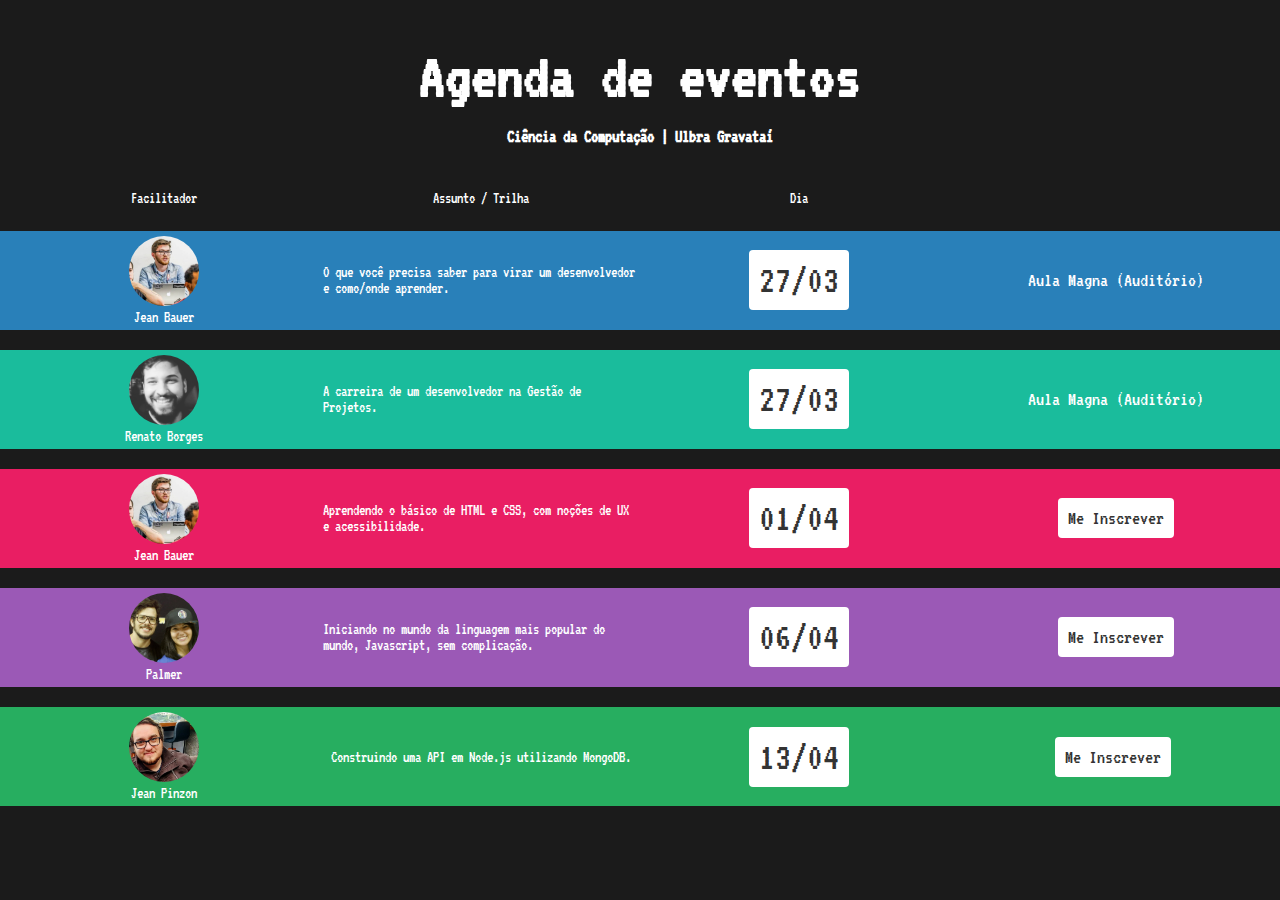
==== index.html @ 8ed50363 "fixed favico" ====
<!DOCTYPE html>
<html>
  <head>
    <meta charset="utf-8">
    <title>CC Ulbra</title>
    <meta name="viewport" content="width=device-width, initial-scale=1.0">
    <link rel="stylesheet" href="./eventosUlbra/style.css">
    <link rel="shortcut icon" href="./eventosUlbra/favicon.ico" type="image/x-icon">
    <link rel="icon" href="./eventosUlbra/favicon.ico" type="image/x-icon">
    <link href="https://fonts.googleapis.com/css?family=VT323" rel="stylesheet">
  </head>
  <body>

    <header class="title">
      <h1>Agenda de eventos</h1>
      <h3>Ciência da Computação | Ulbra Gravataí</h3>
    </header>

    <main>
      <div class="header-container">
        <div class="header"><span></span>Facilitador</div>
        <div class="header"><span></span>Assunto / Trilha</div>
        <div class="header"><span></span>Dia</div>
        <div class="header"></div>
      </div>

      <div class="header-container belize">
        <div class="header">
          <div class="header-name">
            <img src="./eventosUlbra/hackers/jeanbauer.jpg" alt="" />
            <p>Jean Bauer</p>
          </div>
        </div>
        <div class="header">O que você precisa saber para virar um desenvolvedor e como/onde aprender.</div>
        <div class="header">
          <div class="date"><span>27/03</span></div>
        </div>
        <div class="header">
          <div class="enroll"><span>Aula Magna (Auditório)</span></div>
        </div>
      </div>

      <div class="header-container turquoise">
        <div class="header">
          <div class="header-name">
            <img src="./eventosUlbra/hackers/renatoborges.jpg" alt="" />
            <p>Renato Borges</p>
          </div>
        </div>
        <div class="header">A carreira de um desenvolvedor na Gestão de Projetos.</div>
        <div class="header">
          <div class="date"><span>27/03</span></div>
        </div>
        <div class="header">
          <div class="enroll"><span>Aula Magna (Auditório)</span></div>
        </div>
      </div>

      <div class="header-container alizarin">
        <div class="header">
          <div class="header-name">
            <img src="./eventosUlbra/hackers/jeanbauer.jpg" alt="" />
            <p>Jean Bauer</p>
          </div>
        </div>
        <div class="header">Aprendendo o básico de HTML e CSS, com noções de UX e acessibilidade.</div>
        <div class="header">
          <div class="date"><span>01/04</span></div>
        </div>
        <div class="header">
          <div class="date enroll"><span>Me Inscrever</span></div>
        </div>
      </div>

      <div class="header-container amethyst">
        <div class="header">
          <div class="header-name">
            <img src="./eventosUlbra/hackers/palmer.jpg" alt="" />
            <p>Palmer</p>
          </div>
        </div>
        <div class="header">Iniciando no mundo da linguagem mais popular do mundo, Javascript, sem complicação.</div>
        <div class="header">
          <div class="date"><span>06/04</span></div>
        </div>
        <div class="header">
          <div class="date enroll"><span>Me Inscrever</span></div>
        </div>
      </div>

      <div class="header-container nephritis">
        <div class="header">
          <div class="header-name">
            <img src="./eventosUlbra/hackers/jeanpinzon.jpg" alt="" />
            <p>Jean Pinzon</p>
          </div>
        </div>
        <div class="header">
          Construindo uma API em Node.js utilizando MongoDB.
        </div>
        <div class="header">
          <div class="date"><span>13/04</span></div>
        </div>
        <div class="header">
          <div class="date enroll"><span>Me Inscrever</span></div>&nbsp;
        </div>
      </div>
    </main>
    <script>
      const show = (() => {
        var ok = false;
        return () => {
          if (ok) {
            return false;
          }
          ok = true;
          ['api-nodejs-mongodb.html', 'html-e-css.html', 'javascript.html']
          .map(link => {
            const path = '/cursos/';
            const e = document.createElement('a');
            e.setAttribute('href', path + link);
            e.appendChild(document.createTextNode(link));
            e.style.display = 'block';
            e.style.padding = '40px';
            e.style.color = '#fff';
            e.style.textAlign = 'center';
            return e;
          })
          .reduce((acc, curr) => {
            acc.appendChild(curr);
            return acc;
          }, document.body);
        }
      })();
    </script>
  </body>
</html>
---- eventosUlbra/style.css ----
body {
  background: #1b1b1b;
  font-family: 'VT323', monospace;
  color: #FFF;
  margin: 0;
  padding: 0;
}

*, :after, :before {
  box-sizing: border-box;
}

img {
  border-radius: 50%;
  width: 70px;
}

h1 {
  font-size: 65px;
  margin-bottom: 0;
  padding: 0;
}

.title {
  display: flex;
  justify-content: center;
  flex-direction: column;
  align-items: center;
  margin-bottom: 20px;
}

.schedule {
  display: flex;
  justify-content: center;
  align-items: center;
}

.lesson {
  padding: 10px;
  border-radius: 4px;
  display: flex;
  justify-content: flex-start;
  align-items: center;
}

.more-about {
  margin: 0 30px;
}

.red {
  border: 1px solid #c0392b;
  color: #FFF;
  background: #e74c3c;
}

.date {
  display: flex;
  align-content: center;
  justify-content: center;
  background: #FFF;
  color: #333;
  border-radius: 4px;
  padding: 10px;
  font-size: 40px;
}

.enroll {
  font-size: 20px;
  cursor: pointer;
}

.enroll:hover {
  background: #e2e2e2;
}

.header-container {
  display: flex;
  margin-top: 20px;
  padding: 5px;
}

.header {
  width: 25%;
  display: flex;
  align-items: center;
  justify-content: center;
}

.header-name {
  flex-direction: column;
  text-align: center;
}

.header-name p {
  margin: 0;
}

.alizarin { background: #E91E63; }

.amethyst { background: #9b59b6; }

.nephritis { background: #27ae60; }

.turquoise { background: #1abc9c; }

.belize { background: #2980b9; }
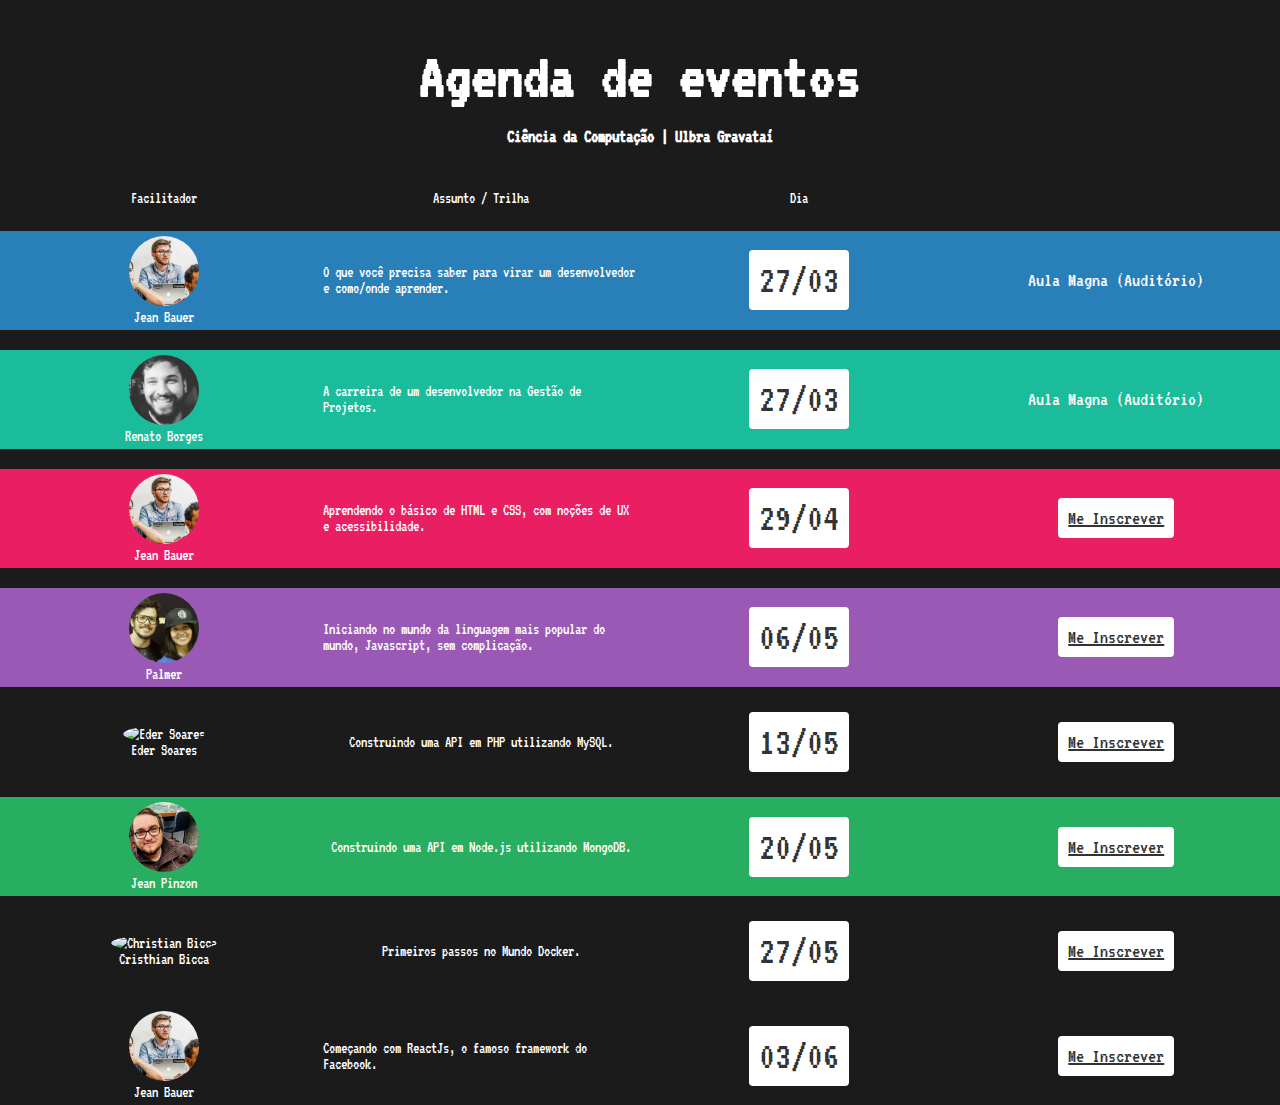
==== commit 50c5c18e: "Eder nao tem acento" ====
--- a/index.html
+++ b/index.html
@@ -65,10 +65,10 @@
         </div>
         <div class="header">Aprendendo o básico de HTML e CSS, com noções de UX e acessibilidade.</div>
         <div class="header">
-          <div class="date"><span>01/04</span></div>
+          <div class="date"><span>29/04</span></div>
         </div>
         <div class="header">
-          <div class="date enroll"><span>Me Inscrever</span></div>
+          <a href="./cursos/html-e-css.html" class="date enroll"><span>Me Inscrever</span></a>
         </div>
       </div>
 
@@ -81,10 +81,26 @@
         </div>
         <div class="header">Iniciando no mundo da linguagem mais popular do mundo, Javascript, sem complicação.</div>
         <div class="header">
-          <div class="date"><span>06/04</span></div>
+          <div class="date"><span>06/05</span></div>
         </div>
         <div class="header">
-          <div class="date enroll"><span>Me Inscrever</span></div>
+          <a href="./cursos/javascript.html" class="date enroll"><span>Me Inscrever</span></a>
+        </div>
+      </div>
+
+      <div class="header-container orange">
+        <div class="header">
+          <div class="header-name">
+            <img src="./eventosUlbra/hackers/edersoares.jpg" alt="Eder Soares" />
+            <p>Eder Soares</p>
+          </div>
+        </div>
+        <div class="header">Construindo uma API em PHP utilizando MySQL.</div>
+        <div class="header">
+          <div class="date"><span>13/05</span></div>
+        </div>
+        <div class="header">
+          <a href="./cursos/php-e-mysql.html" class="date enroll"><span>Me Inscrever</span></a>
         </div>
       </div>
 
@@ -99,39 +115,72 @@
           Construindo uma API em Node.js utilizando MongoDB.
         </div>
         <div class="header">
-          <div class="date"><span>13/04</span></div>
+          <div class="date"><span>20/05</span></div>
         </div>
         <div class="header">
-          <div class="date enroll"><span>Me Inscrever</span></div>&nbsp;
+          <a href="./cursos/nodejs-e-mongodb.html" class="date enroll"><span>Me Inscrever</span></a>
         </div>
       </div>
+
+      <div class="header-container blue">
+        <div class="header">
+          <div class="header-name">
+            <img src="./eventosUlbra/hackers/cristhianbicca.jpg" alt="Christian Bicca" />
+            <p>Cristhian Bicca</p>
+          </div>
+        </div>
+        <div class="header">Primeiros passos no Mundo Docker.</div>
+        <div class="header">
+          <div class="date"><span>27/05</span></div>
+        </div>
+        <div class="header">
+          <a href="./cursos/docker.html" class="date enroll"><span>Me Inscrever</span></a>
+        </div>
+      </div>
+
+      <div class="header-container react">
+        <div class="header">
+          <div class="header-name">
+            <img src="./eventosUlbra/hackers/jeanbauer.jpg" alt="" />
+            <p>Jean Bauer</p>
+          </div>
+        </div>
+        <div class="header">Começando com ReactJs, o famoso framework do Facebook.</div>
+        <div class="header">
+          <div class="date"><span>03/06</span></div>
+        </div>
+        <div class="header">
+          <a href="./cursos/reactjs.html" class="date enroll"><span>Me Inscrever</span></a>
+        </div>
+      </div>
+
     </main>
     <script>
-      const show = (() => {
-        var ok = false;
-        return () => {
-          if (ok) {
-            return false;
-          }
-          ok = true;
-          ['api-nodejs-mongodb.html', 'html-e-css.html', 'javascript.html']
-          .map(link => {
-            const path = '/cursos/';
-            const e = document.createElement('a');
-            e.setAttribute('href', path + link);
-            e.appendChild(document.createTextNode(link));
-            e.style.display = 'block';
-            e.style.padding = '40px';
-            e.style.color = '#fff';
-            e.style.textAlign = 'center';
-            return e;
-          })
-          .reduce((acc, curr) => {
-            acc.appendChild(curr);
-            return acc;
-          }, document.body);
-        }
-      })();
+      // const show = (() => {
+      //   var ok = false;
+      //   return () => {
+      //     if (ok) {
+      //       return false;
+      //     }
+      //     ok = true;
+      //     ['api-nodejs-mongodb.html', 'html-e-css.html', 'javascript.html']
+      //     .map(link => {
+      //       const path = '/cursos/';
+      //       const e = document.createElement('a');
+      //       e.setAttribute('href', path + link);
+      //       e.appendChild(document.createTextNode(link));
+      //       e.style.display = 'block';
+      //       e.style.padding = '40px';
+      //       e.style.color = '#fff';
+      //       e.style.textAlign = 'center';
+      //       return e;
+      //     })
+      //     .reduce((acc, curr) => {
+      //       acc.appendChild(curr);
+      //       return acc;
+      //     }, document.body);
+      //   }
+      // })();
     </script>
   </body>
 </html>
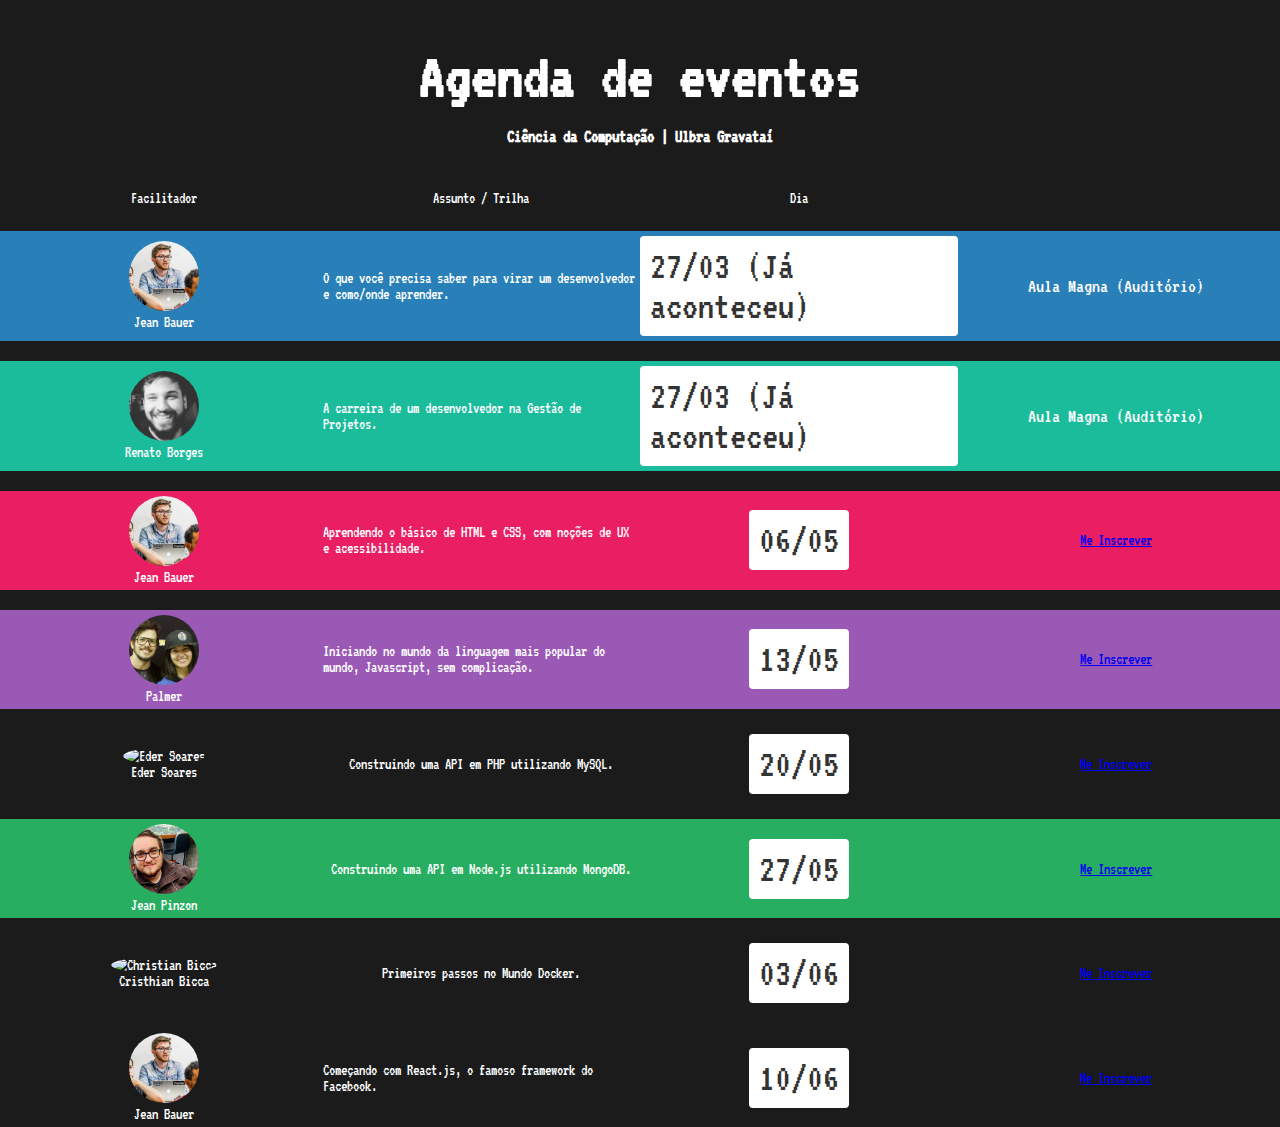
==== commit 1177d167: "Apontando para as url's de inscrição" ====
--- a/index.html
+++ b/index.html
@@ -3,7 +3,7 @@
   <head>
     <meta charset="utf-8">
     <title>CC Ulbra</title>
-    <meta name="viewport" content="width=device-width, initial-scale=1.0">
+    <meta name="viewport" content="width=device-width, initial-scale=1" />
     <link rel="stylesheet" href="./eventosUlbra/style.css">
     <link rel="shortcut icon" href="./eventosUlbra/favicon.ico" type="image/x-icon">
     <link rel="icon" href="./eventosUlbra/favicon.ico" type="image/x-icon">
@@ -17,7 +17,7 @@
     </header>
 
     <main>
-      <div class="header-container">
+      <div class="header-container header-title">
         <div class="header"><span></span>Facilitador</div>
         <div class="header"><span></span>Assunto / Trilha</div>
         <div class="header"><span></span>Dia</div>
@@ -25,132 +25,132 @@
       </div>
 
       <div class="header-container belize">
-        <div class="header">
+        <div class="header h-name">
           <div class="header-name">
             <img src="./eventosUlbra/hackers/jeanbauer.jpg" alt="" />
             <p>Jean Bauer</p>
           </div>
         </div>
-        <div class="header">O que você precisa saber para virar um desenvolvedor e como/onde aprender.</div>
+        <div class="header h-description">O que você precisa saber para virar um desenvolvedor e como/onde aprender.</div>
         <div class="header">
-          <div class="date"><span>27/03</span></div>
+          <div class="date"><span>27/03 (Já aconteceu)</span></div>
         </div>
-        <div class="header">
+        <div class="header h-action">
           <div class="enroll"><span>Aula Magna (Auditório)</span></div>
         </div>
       </div>
 
       <div class="header-container turquoise">
-        <div class="header">
+        <div class="header h-name">
           <div class="header-name">
             <img src="./eventosUlbra/hackers/renatoborges.jpg" alt="" />
             <p>Renato Borges</p>
           </div>
         </div>
-        <div class="header">A carreira de um desenvolvedor na Gestão de Projetos.</div>
+        <div class="header h-description">A carreira de um desenvolvedor na Gestão de Projetos.</div>
         <div class="header">
-          <div class="date"><span>27/03</span></div>
+          <div class="date"><span>27/03 (Já aconteceu)</span></div>
         </div>
-        <div class="header">
+        <div class="header h-action">
           <div class="enroll"><span>Aula Magna (Auditório)</span></div>
         </div>
       </div>
 
       <div class="header-container alizarin">
-        <div class="header">
+        <div class="header h-name">
           <div class="header-name">
             <img src="./eventosUlbra/hackers/jeanbauer.jpg" alt="" />
             <p>Jean Bauer</p>
           </div>
         </div>
-        <div class="header">Aprendendo o básico de HTML e CSS, com noções de UX e acessibilidade.</div>
+        <div class="header h-description">Aprendendo o básico de HTML e CSS, com noções de UX e acessibilidade.</div>
         <div class="header">
-          <div class="date"><span>29/04</span></div>
+          <div class="date"><span>06/05</span></div>
         </div>
-        <div class="header">
-          <a href="./cursos/html-e-css.html" class="date enroll"><span>Me Inscrever</span></a>
+        <div class="header h-action">
+          <a href="https://docs.google.com/forms/d/e/1FAIpQLScJC_x6fPAxlBv_FBBIURaxmfrwYzqh7we6wglBnyAmEq9pNA/viewform" class="btn"><span>Me Inscrever</span></a>
         </div>
       </div>
 
       <div class="header-container amethyst">
-        <div class="header">
+        <div class="header h-name">
           <div class="header-name">
             <img src="./eventosUlbra/hackers/palmer.jpg" alt="" />
             <p>Palmer</p>
           </div>
         </div>
-        <div class="header">Iniciando no mundo da linguagem mais popular do mundo, Javascript, sem complicação.</div>
+        <div class="header h-description">Iniciando no mundo da linguagem mais popular do mundo, Javascript, sem complicação.</div>
         <div class="header">
-          <div class="date"><span>06/05</span></div>
+          <div class="date"><span>13/05</span></div>
         </div>
-        <div class="header">
-          <a href="./cursos/javascript.html" class="date enroll"><span>Me Inscrever</span></a>
+        <div class="header h-action">
+          <a href="https://docs.google.com/forms/d/e/1FAIpQLScAoC-_kkaKtwBEX1b0hLzuxz7Wehnag0cH1rIrgDbkN_I-2A/viewform" class="btn"><span>Me Inscrever</span></a>
         </div>
       </div>
 
       <div class="header-container orange">
-        <div class="header">
+        <div class="header h-name">
           <div class="header-name">
             <img src="./eventosUlbra/hackers/edersoares.jpg" alt="Eder Soares" />
             <p>Eder Soares</p>
           </div>
         </div>
-        <div class="header">Construindo uma API em PHP utilizando MySQL.</div>
+        <div class="header h-description">Construindo uma API em PHP utilizando MySQL.</div>
         <div class="header">
-          <div class="date"><span>13/05</span></div>
+          <div class="date"><span>20/05</span></div>
         </div>
-        <div class="header">
-          <a href="./cursos/php-e-mysql.html" class="date enroll"><span>Me Inscrever</span></a>
+        <div class="header h-action">
+          <a href="https://docs.google.com/forms/d/e/1FAIpQLScamJAYz2BL73tTq4Zs0-0WvyXe9kthqEztWYsq06hlai-L2g/viewform" class="btn"><span>Me Inscrever</span></a>
         </div>
       </div>
 
       <div class="header-container nephritis">
-        <div class="header">
+        <div class="header h-name">
           <div class="header-name">
             <img src="./eventosUlbra/hackers/jeanpinzon.jpg" alt="" />
             <p>Jean Pinzon</p>
           </div>
         </div>
-        <div class="header">
+        <div class="header h-description">
           Construindo uma API em Node.js utilizando MongoDB.
         </div>
         <div class="header">
-          <div class="date"><span>20/05</span></div>
+          <div class="date"><span>27/05</span></div>
         </div>
-        <div class="header">
-          <a href="./cursos/nodejs-e-mongodb.html" class="date enroll"><span>Me Inscrever</span></a>
+        <div class="header h-action">
+          <a href=".https://docs.google.com/forms/d/e/1FAIpQLSeAkNbIxUJyNKqTbydRDiy7WAsFb2mefKiysJwfwVUCxpJJvA/viewform" class="btn"><span>Me Inscrever</span></a>
         </div>
       </div>
 
       <div class="header-container blue">
-        <div class="header">
+        <div class="header h-name">
           <div class="header-name">
             <img src="./eventosUlbra/hackers/cristhianbicca.jpg" alt="Christian Bicca" />
             <p>Cristhian Bicca</p>
           </div>
         </div>
-        <div class="header">Primeiros passos no Mundo Docker.</div>
+        <div class="header h-description">Primeiros passos no Mundo Docker.</div>
         <div class="header">
-          <div class="date"><span>27/05</span></div>
+          <div class="date"><span>03/06</span></div>
         </div>
-        <div class="header">
-          <a href="./cursos/docker.html" class="date enroll"><span>Me Inscrever</span></a>
+        <div class="header h-action">
+          <a href="https://docs.google.com/forms/d/e/1FAIpQLSchqUgz4oILvpQN-Y41_m6dOaLndKTE0yydYJYPz3CkrJgJwQ/viewform" class="btn"><span>Me Inscrever</span></a>
         </div>
       </div>
 
       <div class="header-container react">
-        <div class="header">
+        <div class="header h-name">
           <div class="header-name">
             <img src="./eventosUlbra/hackers/jeanbauer.jpg" alt="" />
             <p>Jean Bauer</p>
           </div>
         </div>
-        <div class="header">Começando com ReactJs, o famoso framework do Facebook.</div>
+        <div class="header h-description">Começando com React.js, o famoso framework do Facebook.</div>
         <div class="header">
-          <div class="date"><span>03/06</span></div>
+          <div class="date"><span>10/06</span></div>
         </div>
-        <div class="header">
-          <a href="./cursos/reactjs.html" class="date enroll"><span>Me Inscrever</span></a>
+        <div class="header h-action">
+          <a href="https://docs.google.com/forms/d/e/1FAIpQLScnkiv4VV0YBa7FDoJza1JPsNFozKyMoB1YqWgmcgTLogIVhw/viewform" class="btn"><span>Me Inscrever</span></a>
         </div>
       </div>
 
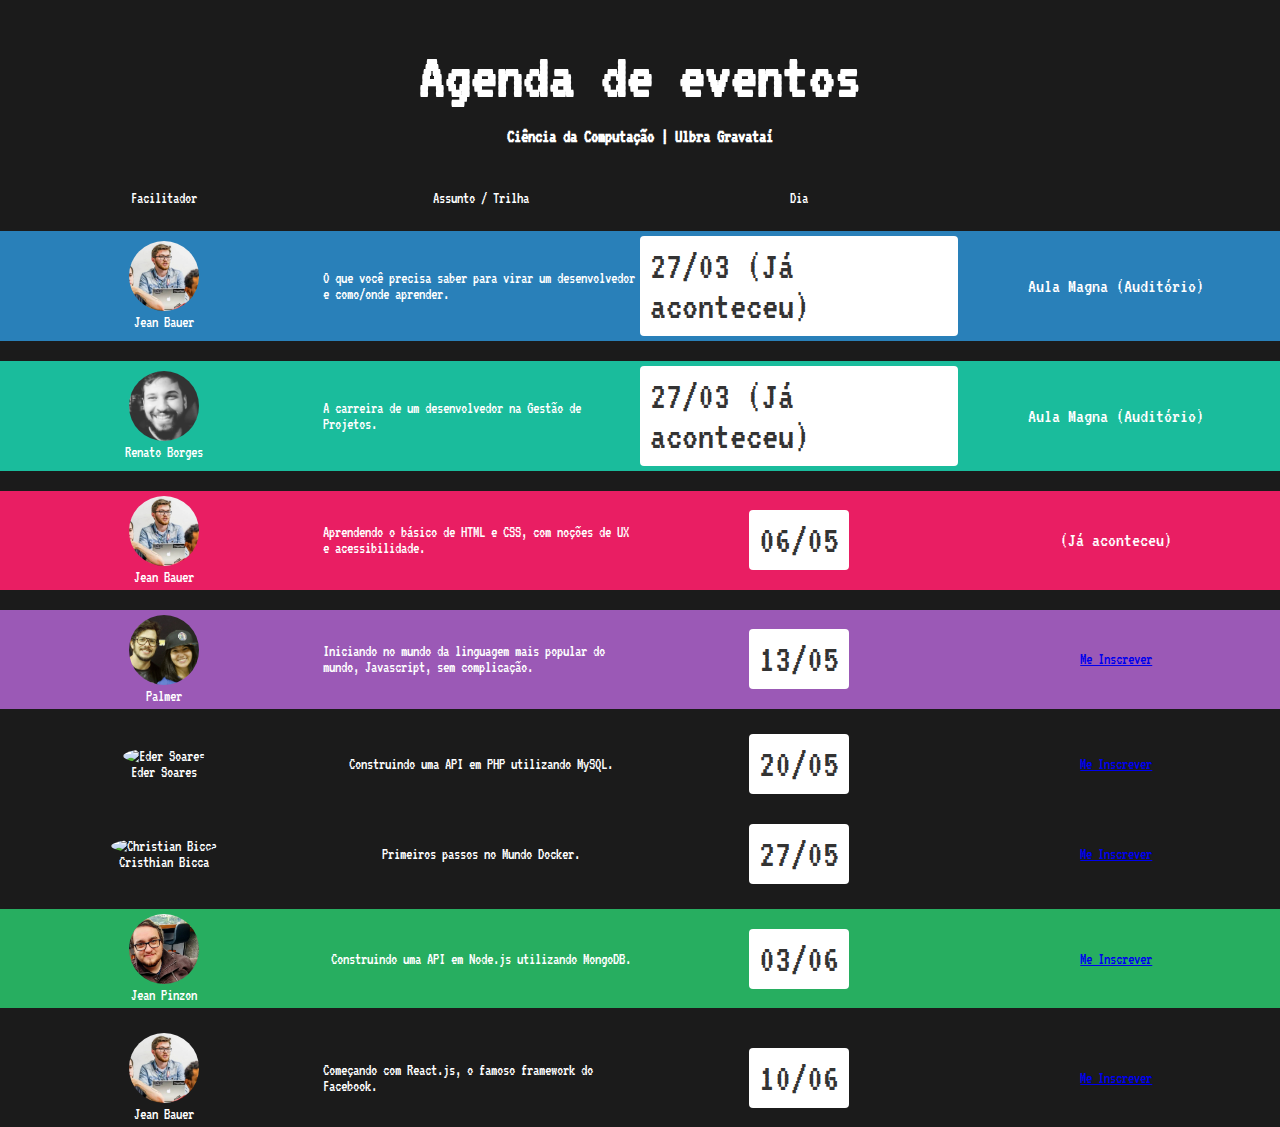
==== commit cf564d29: "Update index.html" ====
--- a/index.html
+++ b/index.html
@@ -68,7 +68,7 @@
           <div class="date"><span>06/05</span></div>
         </div>
         <div class="header h-action">
-          <a href="https://docs.google.com/forms/d/e/1FAIpQLScJC_x6fPAxlBv_FBBIURaxmfrwYzqh7we6wglBnyAmEq9pNA/viewform" class="btn"><span>Me Inscrever</span></a>
+          <div class="enroll"><span>(Já aconteceu)</span></div>
         </div>
       </div>
 
@@ -104,6 +104,22 @@
         </div>
       </div>
 
+      <div class="header-container blue">
+        <div class="header h-name">
+          <div class="header-name">
+            <img src="./eventosUlbra/hackers/cristhianbicca.jpg" alt="Christian Bicca" />
+            <p>Cristhian Bicca</p>
+          </div>
+        </div>
+        <div class="header h-description">Primeiros passos no Mundo Docker.</div>
+        <div class="header">
+          <div class="date"><span>27/05</span></div>
+        </div>
+        <div class="header h-action">
+          <a href="https://docs.google.com/forms/d/e/1FAIpQLSchqUgz4oILvpQN-Y41_m6dOaLndKTE0yydYJYPz3CkrJgJwQ/viewform" class="btn"><span>Me Inscrever</span></a>
+        </div>
+      </div>
+
       <div class="header-container nephritis">
         <div class="header h-name">
           <div class="header-name">
@@ -115,26 +131,10 @@
           Construindo uma API em Node.js utilizando MongoDB.
         </div>
         <div class="header">
-          <div class="date"><span>27/05</span></div>
-        </div>
-        <div class="header h-action">
-          <a href=".https://docs.google.com/forms/d/e/1FAIpQLSeAkNbIxUJyNKqTbydRDiy7WAsFb2mefKiysJwfwVUCxpJJvA/viewform" class="btn"><span>Me Inscrever</span></a>
-        </div>
-      </div>
-
-      <div class="header-container blue">
-        <div class="header h-name">
-          <div class="header-name">
-            <img src="./eventosUlbra/hackers/cristhianbicca.jpg" alt="Christian Bicca" />
-            <p>Cristhian Bicca</p>
-          </div>
-        </div>
-        <div class="header h-description">Primeiros passos no Mundo Docker.</div>
-        <div class="header">
           <div class="date"><span>03/06</span></div>
         </div>
         <div class="header h-action">
-          <a href="https://docs.google.com/forms/d/e/1FAIpQLSchqUgz4oILvpQN-Y41_m6dOaLndKTE0yydYJYPz3CkrJgJwQ/viewform" class="btn"><span>Me Inscrever</span></a>
+          <a href="https://docs.google.com/forms/d/e/1FAIpQLSeAkNbIxUJyNKqTbydRDiy7WAsFb2mefKiysJwfwVUCxpJJvA/viewform" class="btn"><span>Me Inscrever</span></a>
         </div>
       </div>
 
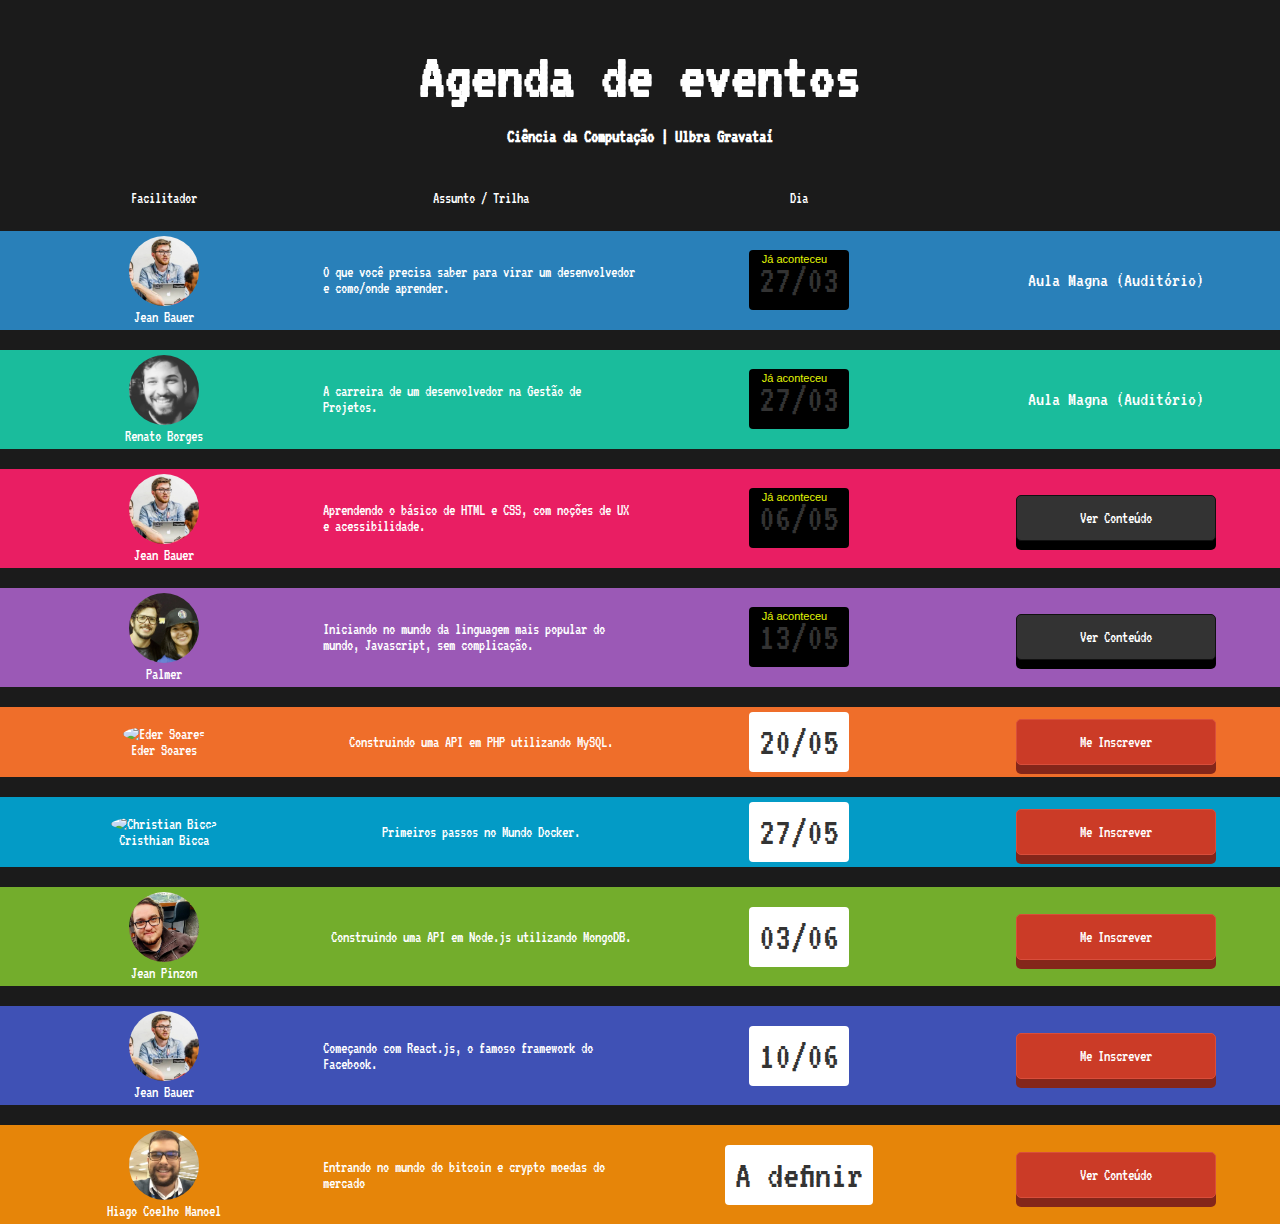
==== commit ca13d63f: "added bitcoin" ====
--- a/index.html
+++ b/index.html
@@ -24,7 +24,7 @@
         <div class="header"></div>
       </div>
 
-      <div class="header-container belize">
+      <div class="header-container belize already">
         <div class="header h-name">
           <div class="header-name">
             <img src="./eventosUlbra/hackers/jeanbauer.jpg" alt="" />
@@ -33,14 +33,14 @@
         </div>
         <div class="header h-description">O que você precisa saber para virar um desenvolvedor e como/onde aprender.</div>
         <div class="header">
-          <div class="date"><span>27/03 (Já aconteceu)</span></div>
+          <div class="date"><span>27/03</span></div>
         </div>
         <div class="header h-action">
           <div class="enroll"><span>Aula Magna (Auditório)</span></div>
         </div>
       </div>
 
-      <div class="header-container turquoise">
+      <div class="header-container turquoise already">
         <div class="header h-name">
           <div class="header-name">
             <img src="./eventosUlbra/hackers/renatoborges.jpg" alt="" />
@@ -49,14 +49,14 @@
         </div>
         <div class="header h-description">A carreira de um desenvolvedor na Gestão de Projetos.</div>
         <div class="header">
-          <div class="date"><span>27/03 (Já aconteceu)</span></div>
+          <div class="date"><span>27/03</span></div>
         </div>
         <div class="header h-action">
           <div class="enroll"><span>Aula Magna (Auditório)</span></div>
         </div>
       </div>
 
-      <div class="header-container alizarin">
+      <div class="header-container alizarin already">
         <div class="header h-name">
           <div class="header-name">
             <img src="./eventosUlbra/hackers/jeanbauer.jpg" alt="" />
@@ -68,11 +68,11 @@
           <div class="date"><span>06/05</span></div>
         </div>
         <div class="header h-action">
-          <div class="enroll"><span>(Já aconteceu)</span></div>
-        </div>
-      </div>
-
-      <div class="header-container amethyst">
+          <a href="http://ulbra.herokuapp.com/cursos/html-e-css.html" class="btn"><span>Ver Conteúdo</span></a>
+        </div>
+      </div>
+
+      <div class="header-container amethyst already">
         <div class="header h-name">
           <div class="header-name">
             <img src="./eventosUlbra/hackers/palmer.jpg" alt="" />
@@ -84,7 +84,7 @@
           <div class="date"><span>13/05</span></div>
         </div>
         <div class="header h-action">
-          <a href="https://docs.google.com/forms/d/e/1FAIpQLScAoC-_kkaKtwBEX1b0hLzuxz7Wehnag0cH1rIrgDbkN_I-2A/viewform" class="btn"><span>Me Inscrever</span></a>
+          <a href="http://ulbra.herokuapp.com/cursos/javascript.html" class="btn"><span>Ver Conteúdo</span></a>
         </div>
       </div>
 
@@ -151,6 +151,22 @@
         </div>
         <div class="header h-action">
           <a href="https://docs.google.com/forms/d/e/1FAIpQLScnkiv4VV0YBa7FDoJza1JPsNFozKyMoB1YqWgmcgTLogIVhw/viewform" class="btn"><span>Me Inscrever</span></a>
+        </div>
+      </div>
+
+      <div class="header-container bitcoin">
+        <div class="header h-name">
+          <div class="header-name">
+            <img src="./eventosUlbra/hackers/hiago.jpg" alt="Hiago" />
+            <p>Hiago Coelho Manoel</p>
+          </div>
+        </div>
+        <div class="header h-description">Entrando no mundo do bitcoin e crypto moedas do mercado</div>
+        <div class="header">
+          <div class="date"><span>A definir</span></div>
+        </div>
+        <div class="header h-action">
+          <a href=" http://ulbra.herokuapp.com/cursos/bitcoin-e-crypto-moedas.html" class="btn"><span>Ver Conteúdo</span></a>
         </div>
       </div>
 
--- a/eventosUlbra/style.css
+++ b/eventosUlbra/style.css
@@ -99,8 +99,121 @@
 
 .amethyst { background: #9b59b6; }
 
-.nephritis { background: #27ae60; }
+.nephritis { background: #73ad2c; }
 
 .turquoise { background: #1abc9c; }
 
 .belize { background: #2980b9; }
+
+.blue { background: #039bc6; }
+
+.orange { background: #ef6e2a; }
+
+.react { background: #3f51b5; }
+
+.bitcoin { background: #e68509; }
+
+.btn {
+  position:relative;
+  width:200px;
+  color:#FFF;
+  display:block;
+  text-decoration:none;
+  margin:0 auto;
+  border-radius:5px;
+  border:solid 1px #D94E3B;
+  background:#cb3b27;
+  text-align:center;
+  padding: 14px;
+  font-size: 1em;
+  transition: all 0.1s;
+  box-shadow: 0px 9px 0px #84261a;
+}
+
+.btn:active{
+  box-shadow: 0px 2px 0px #84261a;
+  position:relative;
+  top:7px;
+}
+
+.already .btn {
+  border:solid 1px #111;
+  background: #333;
+  box-shadow: 0px 9px 0px #000;
+}
+
+.already .btn:active{
+  box-shadow: 0px 2px 0px #000;
+}
+
+.already .date {
+  position: relative;
+  background: #000;
+  color: #333;
+}
+
+.already .date:before {
+  content: 'Já aconteceu';
+  position: absolute;
+  top: -4px;
+  left: 5px;
+  z-index: 9;
+  display: inline-block;
+  padding: 7px 8px;
+  border-radius: 20px;
+  font-size: 11px;
+  color: #e4f705;
+  font-family: arial;
+}
+
+@media (max-width: 500px){
+  header {
+    text-align: center;
+  }
+  img {
+    max-width: 100%;
+    width: auto;
+  }
+  main {
+    padding: 0 24px 24px;
+  }
+  h1 {
+    font-size: 3em;
+  }
+  h3 {
+    font-size: 1em;
+  }
+  .header {
+    width: 100%;
+  }
+  .header-container {
+    display: block;
+    margin-top: 90px;
+    padding: 74px 12px 12px;
+    border-radius: 6px;
+    position: relative;
+  }
+  .h-name {
+    position: absolute;
+    top: -45px;
+  }
+  .h-description {
+    padding: 12px 12px 24px;
+    font-size: 1.4em;
+  }
+  .h-action {
+    padding: 24px 12px 24px;
+    font-size: 1.4em;
+  }
+  .date {
+    font-size: 2em;
+  }
+
+  .header-name {
+    width: 90px;
+  }
+  .header-title {
+    display: none;
+  }
+
+}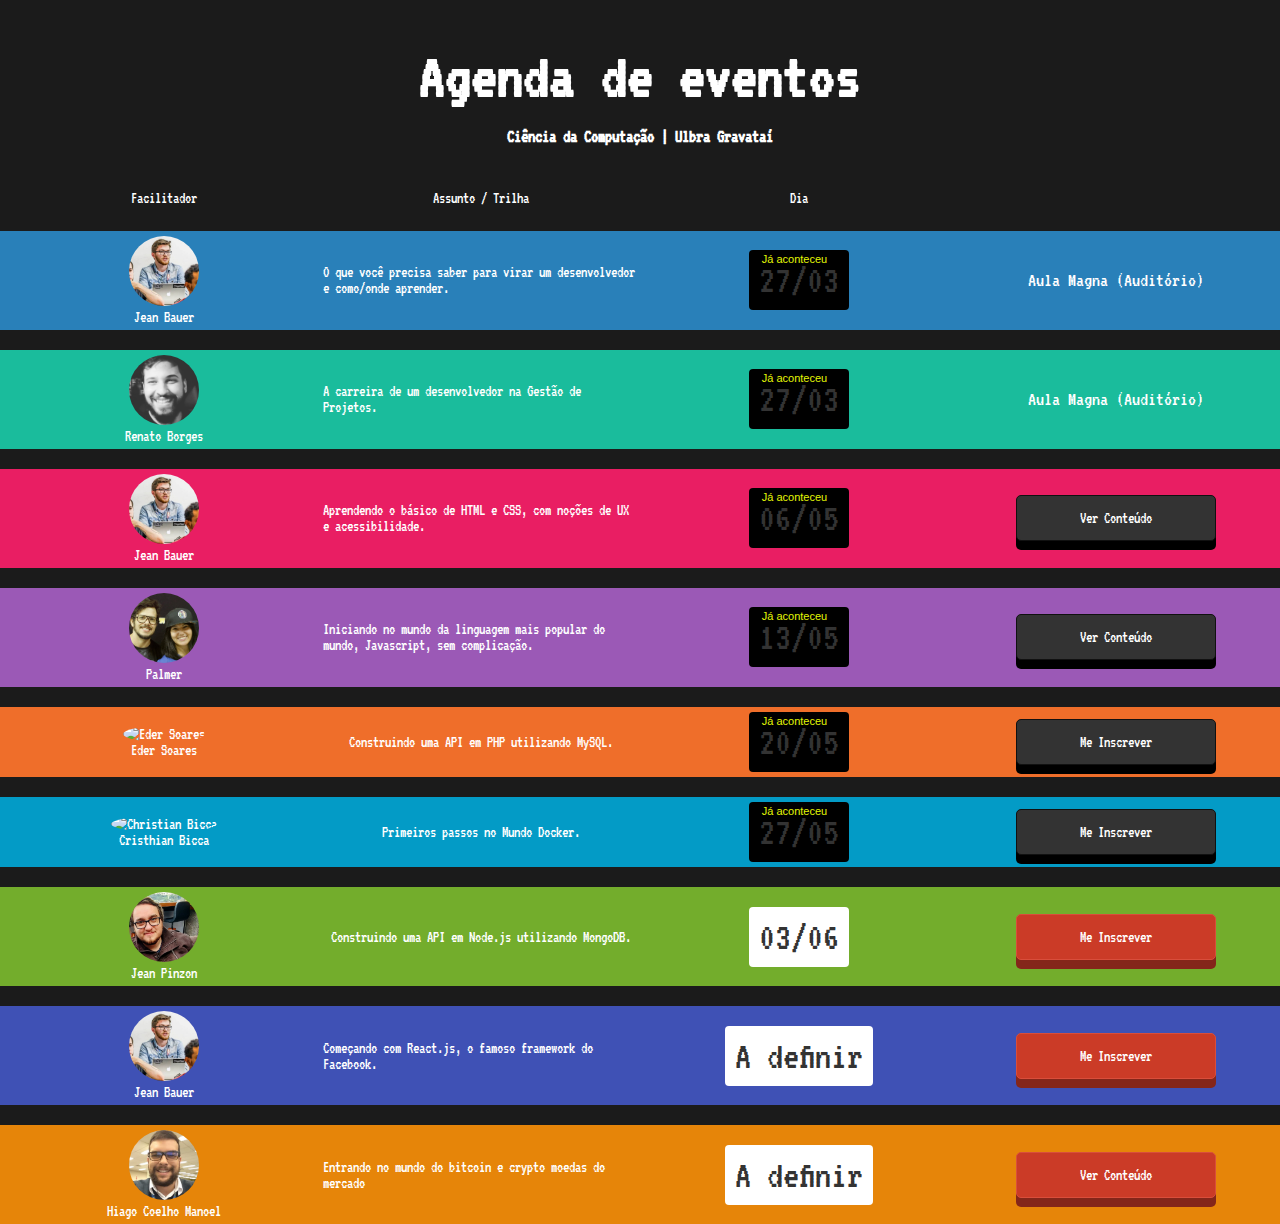
==== commit ea1f342e: "Update index.html" ====
--- a/index.html
+++ b/index.html
@@ -88,7 +88,7 @@
         </div>
       </div>
 
-      <div class="header-container orange">
+      <div class="header-container orange already">
         <div class="header h-name">
           <div class="header-name">
             <img src="./eventosUlbra/hackers/edersoares.jpg" alt="Eder Soares" />
@@ -104,7 +104,7 @@
         </div>
       </div>
 
-      <div class="header-container blue">
+      <div class="header-container blue already">
         <div class="header h-name">
           <div class="header-name">
             <img src="./eventosUlbra/hackers/cristhianbicca.jpg" alt="Christian Bicca" />
@@ -147,7 +147,7 @@
         </div>
         <div class="header h-description">Começando com React.js, o famoso framework do Facebook.</div>
         <div class="header">
-          <div class="date"><span>10/06</span></div>
+          <div class="date"><span>A definir</span></div>
         </div>
         <div class="header h-action">
           <a href="https://docs.google.com/forms/d/e/1FAIpQLScnkiv4VV0YBa7FDoJza1JPsNFozKyMoB1YqWgmcgTLogIVhw/viewform" class="btn"><span>Me Inscrever</span></a>
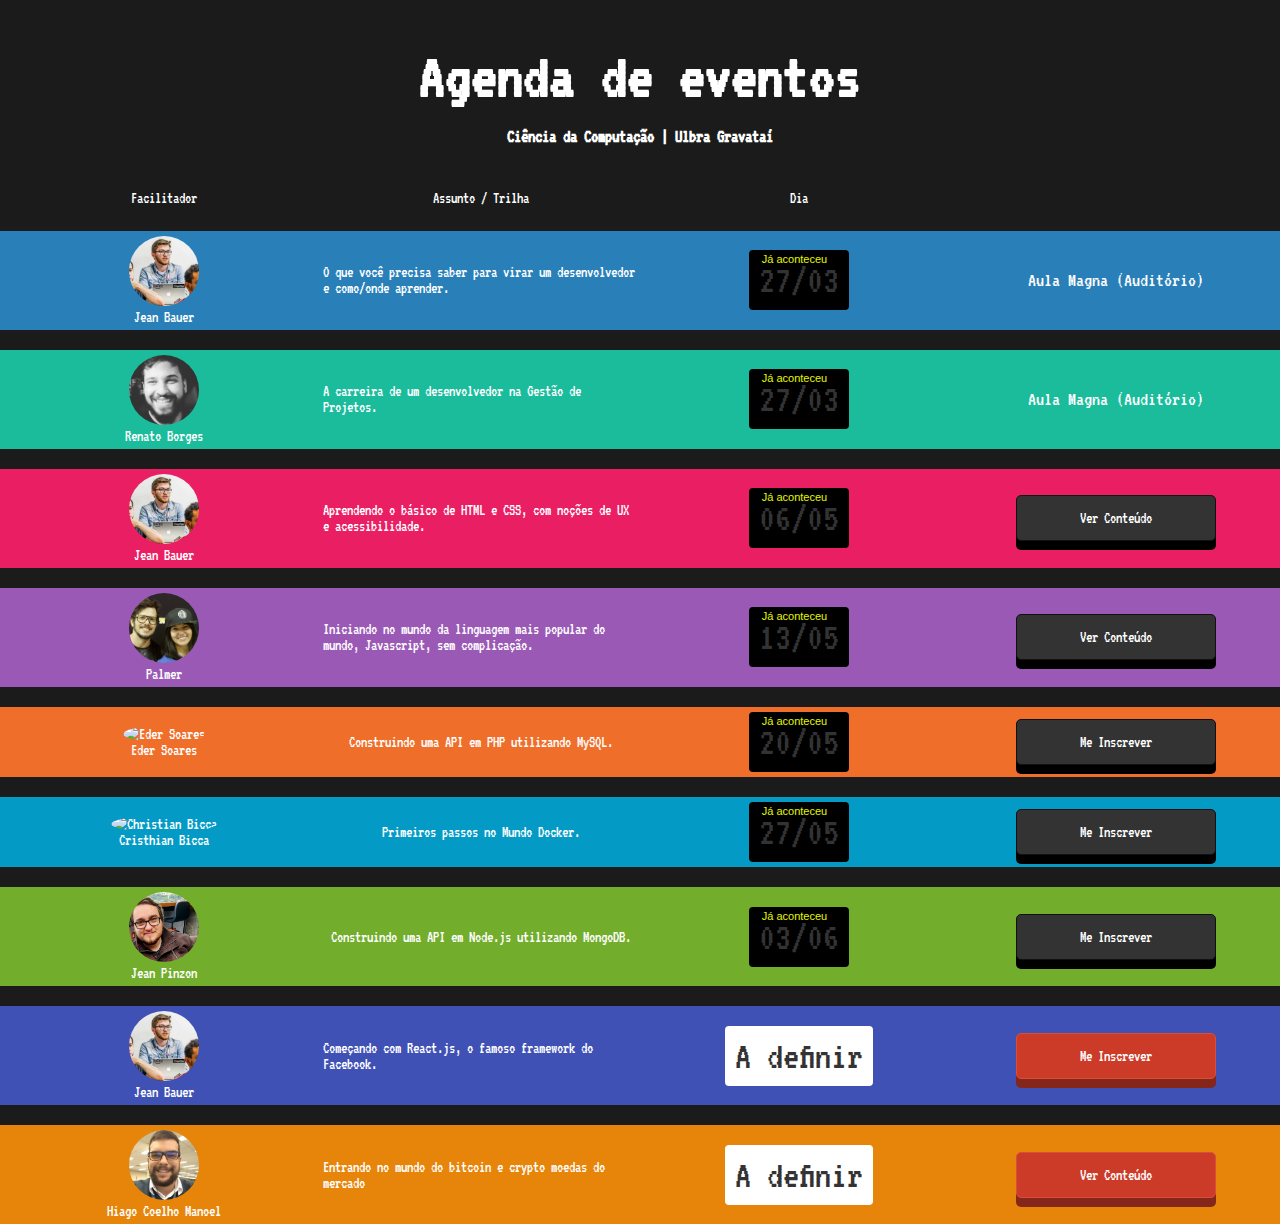
==== commit 7272c471: "Update index.html" ====
--- a/index.html
+++ b/index.html
@@ -120,7 +120,7 @@
         </div>
       </div>
 
-      <div class="header-container nephritis">
+      <div class="header-container nephritis already">
         <div class="header h-name">
           <div class="header-name">
             <img src="./eventosUlbra/hackers/jeanpinzon.jpg" alt="" />
